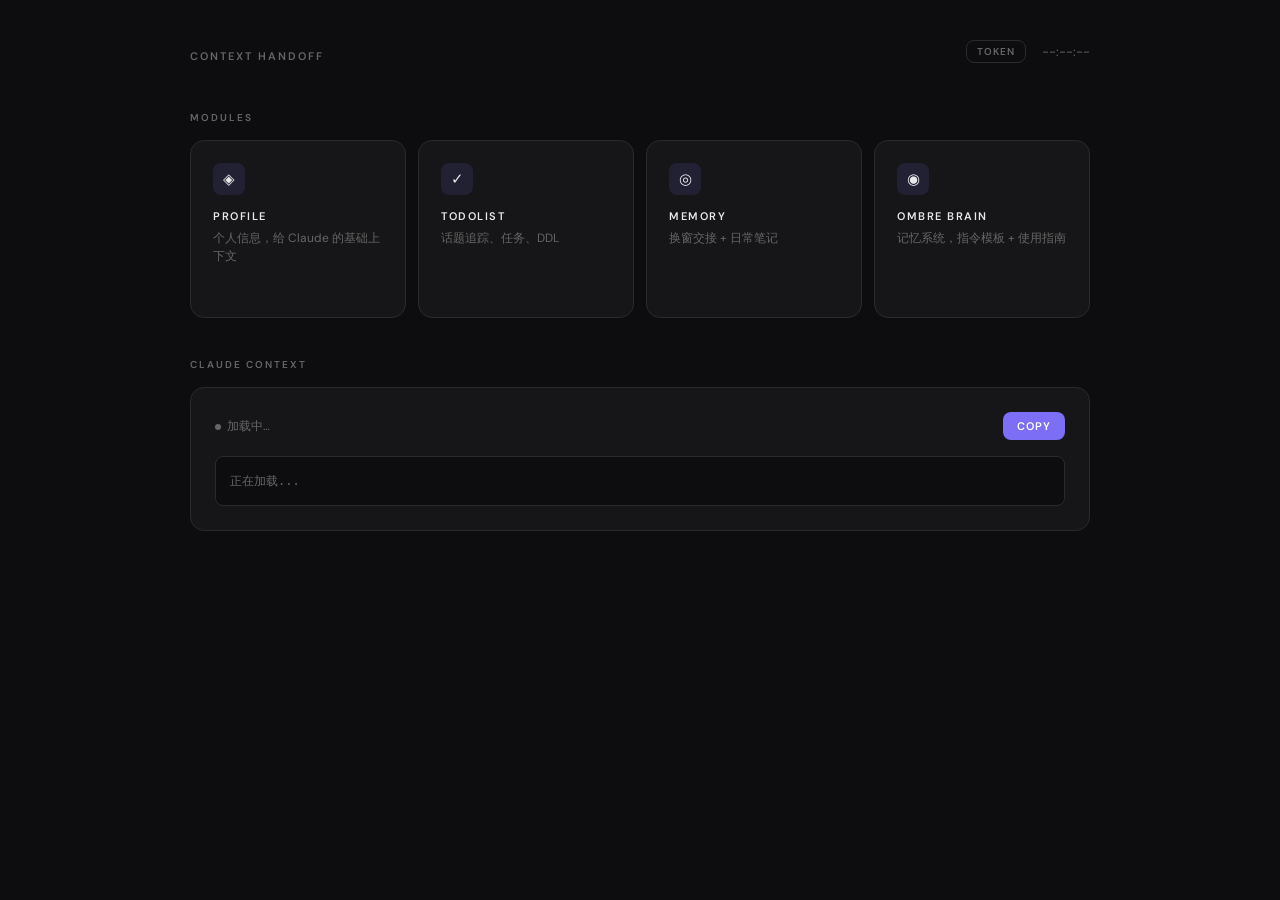
==== index.html @ fe396618 "fix loading state indicator" ====
<!DOCTYPE html>
<html lang="zh">
<head>
<meta charset="UTF-8">
<meta name="viewport" content="width=device-width, initial-scale=1.0">
<title>CONTEXT HANDOFF</title>
<link href="https://fonts.googleapis.com/css2?family=DM+Sans:wght@300;400;500;600&display=swap" rel="stylesheet">
<style>
  *, *::before, *::after { box-sizing: border-box; margin: 0; padding: 0; }
  :root {
    --bg: #0d0d0f; --surface: #161618; --surface2: #1e1e21;
    --border: #2a2a2e; --text: #e8e8ea; --muted: #666;
    --accent: #7c6ef5; --accent-dim: rgba(124,110,245,0.12);
    --green: #4ade80; --red: #f87171; --amber: #fbbf24;
  }
  body { font-family: 'DM Sans', sans-serif; background: var(--bg); color: var(--text); min-height: 100vh; padding: 40px 24px; }
  .header { max-width: 900px; margin: 0 auto 48px; display: flex; justify-content: space-between; align-items: flex-end; }
  .site-title { font-size: 11px; font-weight: 600; letter-spacing: 0.18em; color: var(--muted); text-transform: uppercase; }
  .clock { font-size: 13px; color: var(--muted); font-variant-numeric: tabular-nums; }
  .main { max-width: 900px; margin: 0 auto; }
  .label { font-size: 10px; font-weight: 600; letter-spacing: 0.2em; color: var(--muted); text-transform: uppercase; margin-bottom: 16px; }

  .modules { display: grid; grid-template-columns: repeat(4, 1fr); gap: 12px; margin-bottom: 40px; }
  @media (max-width: 800px) { .modules { grid-template-columns: repeat(2, 1fr); } }
  @media (max-width: 400px) { .modules { grid-template-columns: 1fr; } }

  .card { background: var(--surface); border: 1px solid var(--border); border-radius: 14px; padding: 22px; text-decoration: none; color: inherit; transition: border-color 0.15s, background 0.15s; display: flex; flex-direction: column; }
  .card:hover { border-color: var(--accent); background: var(--surface2); }
  .card-icon { width: 32px; height: 32px; border-radius: 8px; background: var(--accent-dim); display: flex; align-items: center; justify-content: center; margin-bottom: 14px; font-size: 15px; flex-shrink: 0; }
  .card-icon.amber { background: rgba(251,191,36,0.1); }
  .card-name { font-size: 11px; font-weight: 600; letter-spacing: 0.14em; text-transform: uppercase; margin-bottom: 6px; }
  .card-desc { font-size: 12px; color: var(--muted); line-height: 1.5; flex: 1; }
  .card-meta { margin-top: 14px; font-size: 11px; color: #444; min-height: 16px; }

  .panel { background: var(--surface); border: 1px solid var(--border); border-radius: 14px; padding: 24px; margin-bottom: 16px; }
  .panel-header { display: flex; justify-content: space-between; align-items: center; margin-bottom: 16px; }
  .btn { background: var(--accent); color: #fff; border: none; border-radius: 8px; padding: 7px 14px; font-size: 11px; font-weight: 600; letter-spacing: 0.1em; text-transform: uppercase; cursor: pointer; font-family: inherit; transition: opacity 0.15s; }
  .btn:hover { opacity: 0.85; }
  .btn.success { background: var(--green); color: #000; }
  .btn.secondary { background: transparent; border: 1px solid var(--border); color: var(--muted); }
  .btn.secondary:hover { border-color: var(--red); color: var(--red); opacity: 1; }
  .context-box { background: var(--bg); border: 1px solid var(--border); border-radius: 8px; padding: 14px; font-size: 12px; color: var(--muted); line-height: 1.7; white-space: pre-wrap; max-height: 200px; overflow-y: auto; font-family: monospace; }
  .dot { display: inline-block; width: 6px; height: 6px; border-radius: 50%; margin-right: 6px; }
  .dot.green { background: var(--green); box-shadow: 0 0 6px var(--green); }

  .setup-overlay { position: fixed; inset: 0; background: rgba(0,0,0,0.85); display: flex; align-items: center; justify-content: center; z-index: 100; backdrop-filter: blur(4px); }
  .setup-box { background: var(--surface); border: 1px solid var(--border); border-radius: 16px; padding: 32px; width: 100%; max-width: 420px; }
  .setup-title { font-size: 11px; font-weight: 600; letter-spacing: 0.16em; text-transform: uppercase; margin-bottom: 8px; }
  .setup-desc { font-size: 12px; color: var(--muted); line-height: 1.6; margin-bottom: 20px; }
  .setup-input { width: 100%; background: var(--bg); border: 1px solid var(--border); border-radius: 8px; padding: 10px 12px; color: var(--text); font-size: 12px; font-family: monospace; outline: none; }
  .setup-input:focus { border-color: var(--accent); }
  .setup-actions { display: flex; gap: 8px; margin-top: 16px; }
</style>
</head>
<body>

<div class="setup-overlay" id="setupOverlay" style="display:none">
  <div class="setup-box">
    <div class="setup-title">GitHub Token</div>
    <div class="setup-desc">需要一个 GitHub Personal Access Token 来读写数据。只需输入一次，存在本地浏览器里。Token 需要有 <code>repo</code> 权限。</div>
    <input class="setup-input" id="tokenInput" type="password" placeholder="ghp_xxxxxxxxxxxx">
    <div class="setup-actions"><button class="btn" onclick="saveToken()">SAVE</button></div>
  </div>
</div>

<div class="header">
  <div class="site-title">Context Handoff</div>
  <div style="display:flex;gap:16px;align-items:center">
    <button class="btn secondary" onclick="resetToken()" style="padding:4px 10px;font-size:10px">TOKEN</button>
    <div class="clock" id="clock">--:--:--</div>
  </div>
</div>

<div class="main">
  <div class="label">Modules</div>
  <div class="modules">
    <a class="card" href="profile.html">
      <div class="card-icon">◈</div>
      <div class="card-name">Profile</div>
      <div class="card-desc">个人信息，给 Claude 的基础上下文</div>
      <div class="card-meta" id="profile-meta"></div>
    </a>
    <a class="card" href="todolist.html">
      <div class="card-icon">✓</div>
      <div class="card-name">Todolist</div>
      <div class="card-desc">话题追踪、任务、DDL</div>
      <div class="card-meta" id="todo-meta"></div>
    </a>
    <a class="card" href="memory.html">
      <div class="card-icon">◎</div>
      <div class="card-name">Memory</div>
      <div class="card-desc">换窗交接 + 日常笔记</div>
      <div class="card-meta" id="mem-meta"></div>
    </a>
    <a class="card" href="ombrebrain.html">
      <div class="card-icon">◉</div>
      <div class="card-name">Ombre Brain</div>
      <div class="card-desc">记忆系统，指令模板 + 使用指南</div>
      <div class="card-meta"></div>
    </a>
  </div>

  <div class="label">Claude Context</div>
  <div class="panel">
    <div class="panel-header">
      <span style="font-size:12px;color:var(--muted)"><span class="dot" id="statusDot" style="background:var(--muted)"></span><span id="statusText">加载中…</span></span>
      <button class="btn" id="copyBtn" onclick="copyContext()">COPY</button>
    </div>
    <div class="context-box" id="contextBox">正在加载...</div>
  </div>
</div>

<script>
const OWNER = 'webkit1005-collab', REPO = 'context-handoff', API = 'https://api.github.com';
function getToken() { return localStorage.getItem('ch_token'); }
function saveToken() { const t = document.getElementById('tokenInput').value.trim(); if (!t) return; localStorage.setItem('ch_token', t); document.getElementById('setupOverlay').style.display = 'none'; init(); }
function resetToken() { localStorage.removeItem('ch_token'); document.getElementById('tokenInput').value = ''; document.getElementById('setupOverlay').style.display = 'flex'; }
function clock() { document.getElementById('clock').textContent = new Date().toLocaleTimeString('zh-CN', {hour12:false}); }
setInterval(clock, 1000); clock();

async function fetchJSON(path) {
  const t = getToken(); if (!t) return null;
  try {
    const r = await fetch(`${API}/repos/${OWNER}/${REPO}/contents/data/${path}`, { headers: { Authorization: `token ${t}` } });
    if (!r.ok) return null;
    const j = await r.json();
    return JSON.parse(atob(j.content.replace(/\n/g,'')));
  } catch { return null; }
}

async function fetchTodos() {
  const t = getToken(); if (!t) return null;
  try {
    const r = await fetch(${API}/repos/webkit1005-collab/todolist-data/contents/state.json, { headers: { Authorization: 	oken +${t} } });
    if (!r.ok) return null;
    const j = await r.json();
    return JSON.parse(decodeURIComponent(escape(atob(j.content.replace(/\n/g,'')))));
  } catch { return null; }
}
async function buildContext() {
  const [todos, memories, profile] = await Promise.all([fetchTodos(), fetchJSON('memories.json'), fetchJSON('profile.json')]);
  let parts = [];
  const today = new Date().toLocaleDateString('zh-CN');
  parts.push(`[CONTEXT HANDOFF — ${today}]`);
  if (profile) { parts.push(`\n[PROFILE]\n${profile.summary||''}`); document.getElementById('profile-meta').textContent = '已加载'; }
  if (todos) { const active=(todos.topics||[]).filter(t=>!t.done); parts.push(`\n[TODOS — ${active.length} 条未完成]\n`+active.map(t=>`• ${t.text}${t.ddl?' [DDL:'+t.ddl+']':''}`).join('\n')); document.getElementById('todo-meta').textContent=`${active.length} 条未完成`; }
  if (memories) {
    const handoffs = (memories.handoffs||[]).slice(0,2);
    if (handoffs.length) parts.push(`\n[LAST HANDOFF]\n`+handoffs.map(h=>`[${h.date}] ${h.content||''}`).join('\n'));
    const total = (memories.handoffs||[]).length + (memories.journal||[]).length;
    document.getElementById('mem-meta').textContent = total ? `${total} 条记录` : '';
  }
  if (parts.length===1) parts.push('\n（暂无数据，请先填写各模块）');
  document.getElementById('contextBox').textContent = parts.join('');
  document.getElementById('statusDot').style.cssText = 'background:var(--green);box-shadow:0 0 6px var(--green)';
  document.getElementById('statusText').textContent = 'Ready to copy';
}

function copyContext() {
  navigator.clipboard.writeText(document.getElementById('contextBox').textContent);
  const btn = document.getElementById('copyBtn');
  btn.textContent='COPIED'; btn.classList.add('success');
  setTimeout(()=>{btn.textContent='COPY';btn.classList.remove('success');},1500);
}

function init() { if (!getToken()) { document.getElementById('setupOverlay').style.display='flex'; return; } buildContext(); }
init();
</script>
</body>
</html>
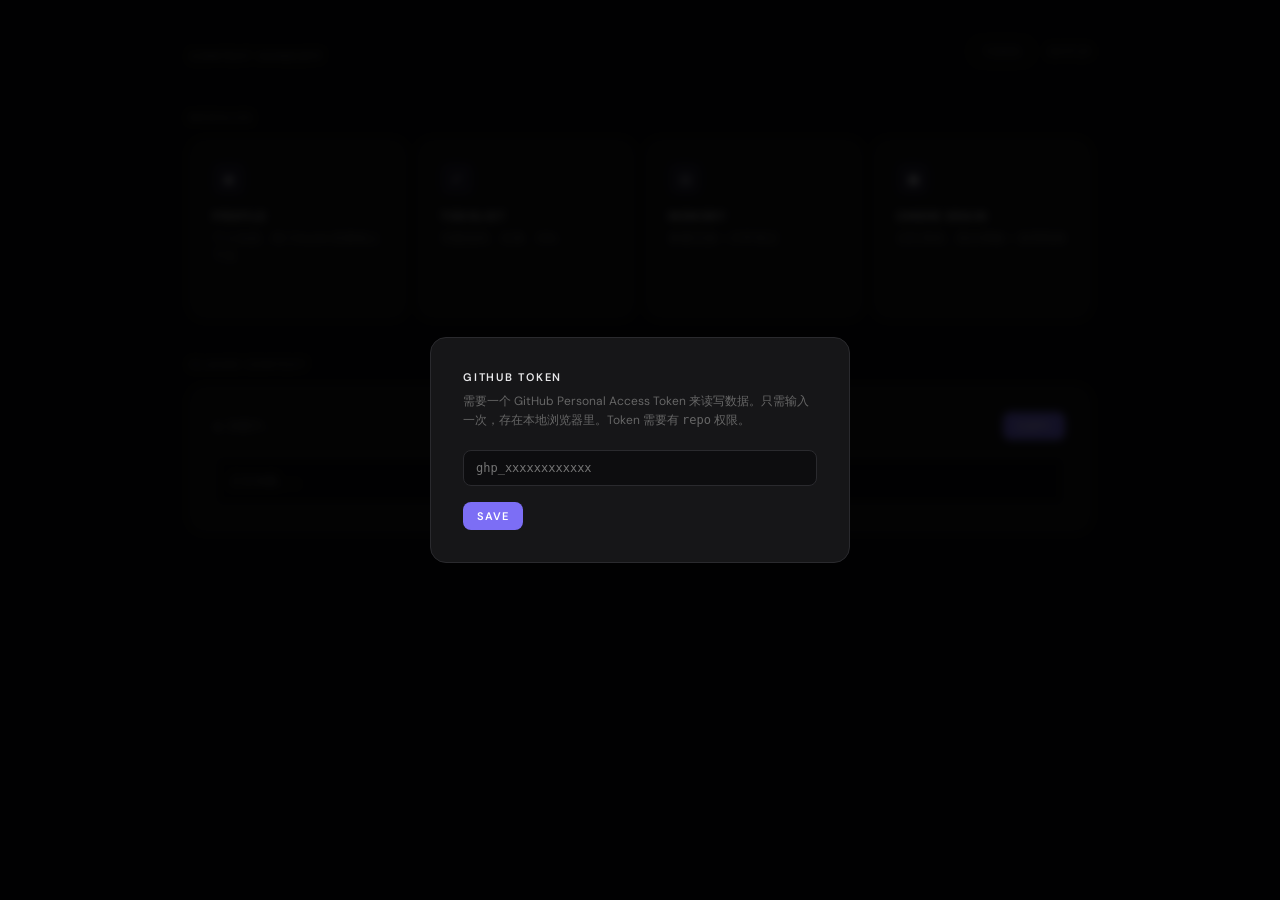
==== commit 68bd5080: "fix fetchTodos with string concat" ====
--- a/index.html
+++ b/index.html
@@ -131,13 +131,19 @@
 async function fetchTodos() {
   const t = getToken(); if (!t) return null;
   try {
-    const r = await fetch(${API}/repos/webkit1005-collab/todolist-data/contents/state.json, { headers: { Authorization: 	oken +${t} } });
+    const r = await fetch(API + "/repos/webkit1005-collab/todolist-data/contents/state.json", { headers: { Authorization: "token " + t } });
     if (!r.ok) return null;
     const j = await r.json();
     return JSON.parse(decodeURIComponent(escape(atob(j.content.replace(/\n/g,'')))));
   } catch { return null; }
 }
 async function buildContext() {
+  const cached = localStorage.getItem('ch_index_cache');
+  if (cached) {
+    document.getElementById('contextBox').textContent = cached;
+    document.getElementById('statusDot').style.cssText = 'background:var(--green);box-shadow:0 0 6px var(--green)';
+    document.getElementById('statusText').textContent = 'Ready to copy';
+  }
   const [todos, memories, profile] = await Promise.all([fetchTodos(), fetchJSON('memories.json'), fetchJSON('profile.json')]);
   let parts = [];
   const today = new Date().toLocaleDateString('zh-CN');
@@ -151,7 +157,9 @@
     document.getElementById('mem-meta').textContent = total ? `${total} 条记录` : '';
   }
   if (parts.length===1) parts.push('\n（暂无数据，请先填写各模块）');
-  document.getElementById('contextBox').textContent = parts.join('');
+  const result = parts.join('');
+  document.getElementById('contextBox').textContent = result;
+  localStorage.setItem('ch_index_cache', result);
   document.getElementById('statusDot').style.cssText = 'background:var(--green);box-shadow:0 0 6px var(--green)';
   document.getElementById('statusText').textContent = 'Ready to copy';
 }
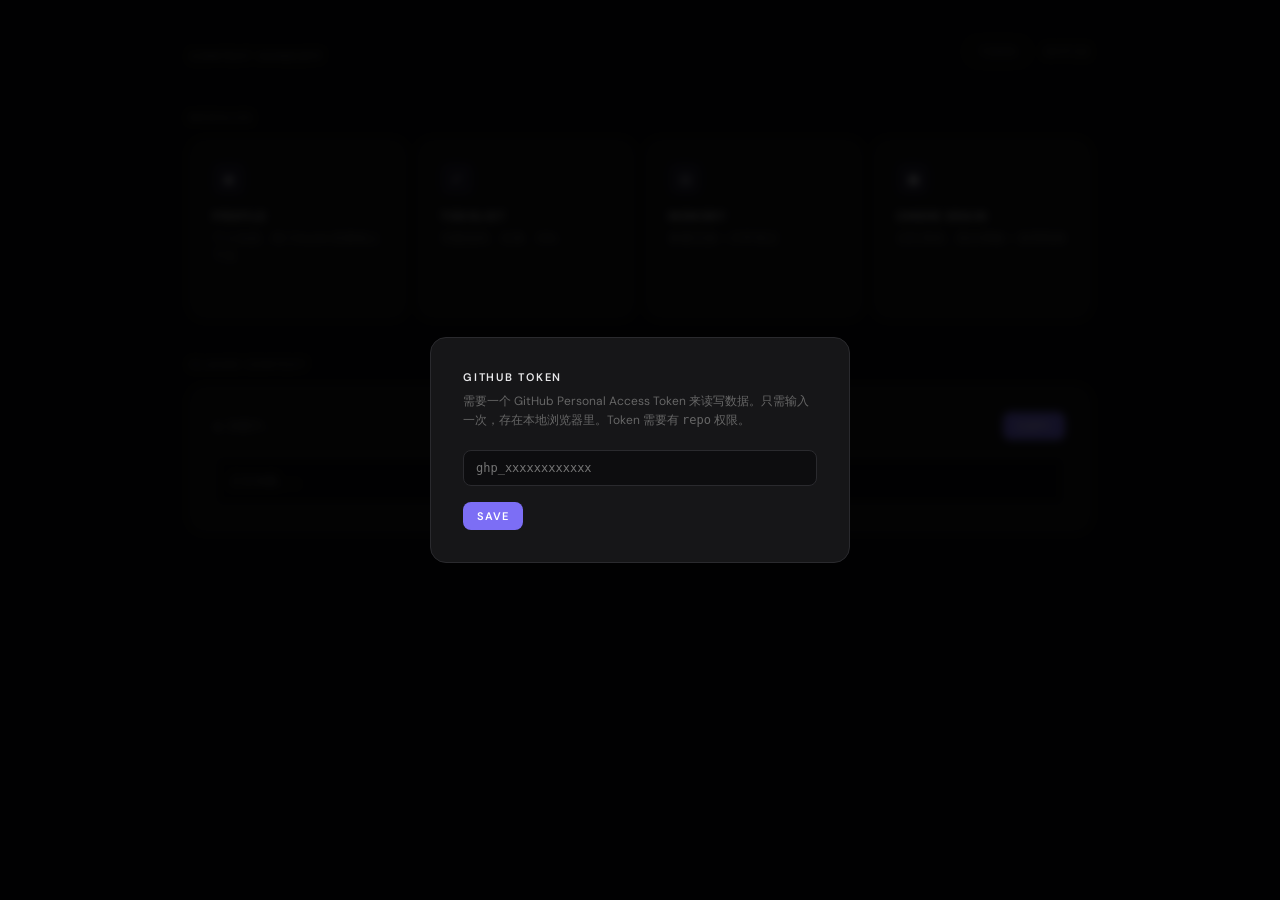
==== commit 762acef5: "fix fetchJSON utf8 decode" ====
--- a/index.html
+++ b/index.html
@@ -124,7 +124,7 @@
     const r = await fetch(`${API}/repos/${OWNER}/${REPO}/contents/data/${path}`, { headers: { Authorization: `token ${t}` } });
     if (!r.ok) return null;
     const j = await r.json();
-    return JSON.parse(atob(j.content.replace(/\n/g,'')));
+    return JSON.parse(decodeURIComponent(escape(atob(j.content.replace(/\n/g,'')))));
   } catch { return null; }
 }
 
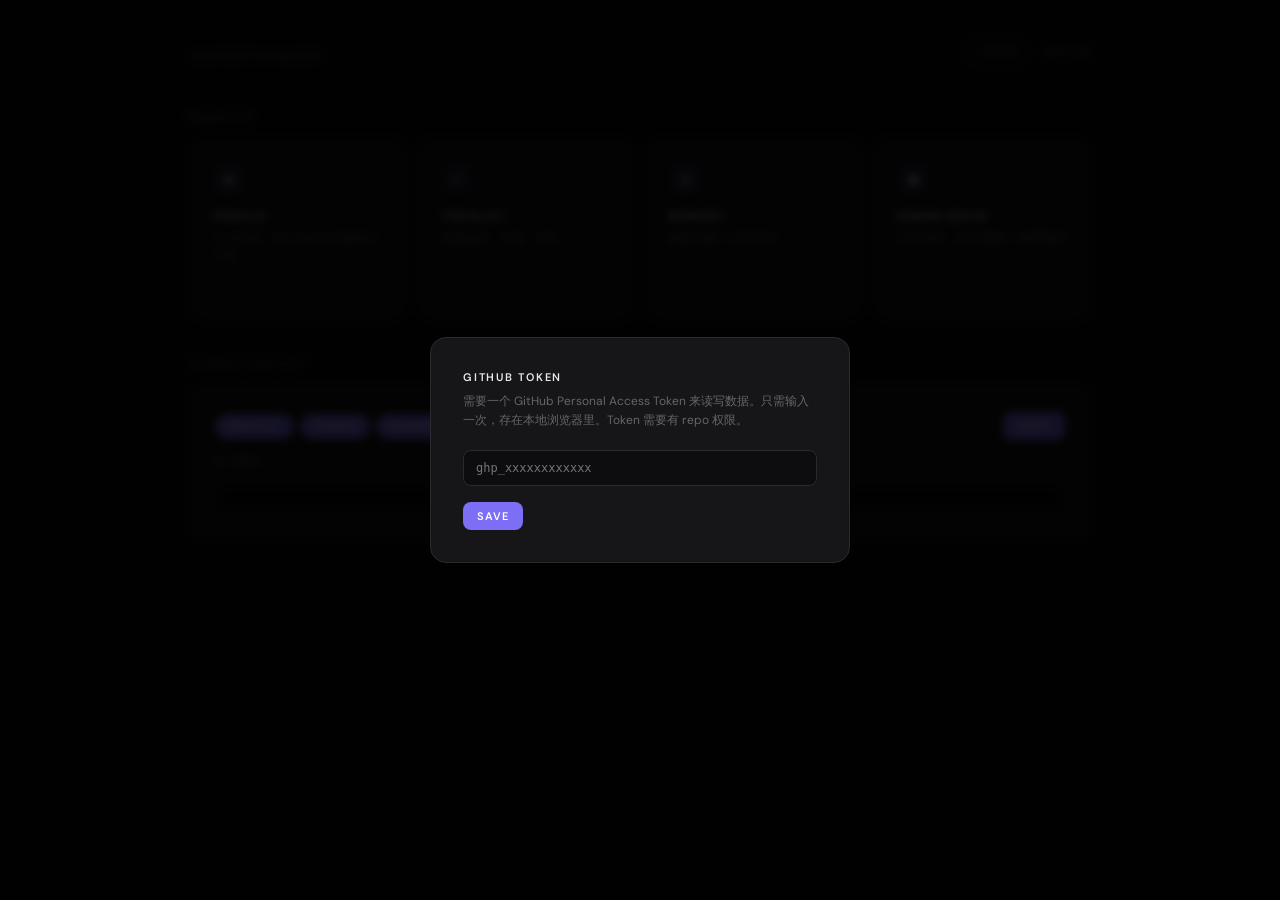
==== commit f5358b95: "add pill toggles, compress context format" ====
--- a/index.html
+++ b/index.html
@@ -4,6 +4,8 @@
 <meta charset="UTF-8">
 <meta name="viewport" content="width=device-width, initial-scale=1.0">
 <title>CONTEXT HANDOFF</title>
+<link rel="preconnect" href="https://fonts.googleapis.com">
+<link rel="preconnect" href="https://fonts.gstatic.com" crossorigin>
 <link href="https://fonts.googleapis.com/css2?family=DM+Sans:wght@300;400;500;600&display=swap" rel="stylesheet">
 <style>
   *, *::before, *::after { box-sizing: border-box; margin: 0; padding: 0; }
@@ -11,9 +13,9 @@
     --bg: #0d0d0f; --surface: #161618; --surface2: #1e1e21;
     --border: #2a2a2e; --text: #e8e8ea; --muted: #666;
     --accent: #7c6ef5; --accent-dim: rgba(124,110,245,0.12);
-    --green: #4ade80; --red: #f87171; --amber: #fbbf24;
-  }
-  body { font-family: 'DM Sans', sans-serif; background: var(--bg); color: var(--text); min-height: 100vh; padding: 40px 24px; }
+    --green: #4ade80; --red: #f87171;
+  }
+  body { font-family: 'DM Sans', -apple-system, BlinkMacSystemFont, sans-serif; background: var(--bg); color: var(--text); min-height: 100vh; padding: 40px 24px; }
   .header { max-width: 900px; margin: 0 auto 48px; display: flex; justify-content: space-between; align-items: flex-end; }
   .site-title { font-size: 11px; font-weight: 600; letter-spacing: 0.18em; color: var(--muted); text-transform: uppercase; }
   .clock { font-size: 13px; color: var(--muted); font-variant-numeric: tabular-nums; }
@@ -27,21 +29,27 @@
   .card { background: var(--surface); border: 1px solid var(--border); border-radius: 14px; padding: 22px; text-decoration: none; color: inherit; transition: border-color 0.15s, background 0.15s; display: flex; flex-direction: column; }
   .card:hover { border-color: var(--accent); background: var(--surface2); }
   .card-icon { width: 32px; height: 32px; border-radius: 8px; background: var(--accent-dim); display: flex; align-items: center; justify-content: center; margin-bottom: 14px; font-size: 15px; flex-shrink: 0; }
-  .card-icon.amber { background: rgba(251,191,36,0.1); }
   .card-name { font-size: 11px; font-weight: 600; letter-spacing: 0.14em; text-transform: uppercase; margin-bottom: 6px; }
   .card-desc { font-size: 12px; color: var(--muted); line-height: 1.5; flex: 1; }
   .card-meta { margin-top: 14px; font-size: 11px; color: #444; min-height: 16px; }
 
-  .panel { background: var(--surface); border: 1px solid var(--border); border-radius: 14px; padding: 24px; margin-bottom: 16px; }
+  .panel { background: var(--surface); border: 1px solid var(--border); border-radius: 14px; padding: 24px; }
   .panel-header { display: flex; justify-content: space-between; align-items: center; margin-bottom: 16px; }
+  .panel-top { display: flex; justify-content: space-between; align-items: center; margin-bottom: 14px; }
+
+  .pills { display: flex; gap: 6px; flex-wrap: wrap; }
+  .pill { font-size: 10px; font-weight: 600; letter-spacing: 0.14em; text-transform: uppercase; padding: 5px 13px; border-radius: 20px; border: 1px solid var(--border); background: transparent; color: var(--muted); cursor: pointer; font-family: inherit; transition: all 0.15s; }
+  .pill.active { background: var(--accent); border-color: var(--accent); color: #fff; }
+  .pill:not(.active):hover { border-color: var(--accent); color: var(--accent); }
+
   .btn { background: var(--accent); color: #fff; border: none; border-radius: 8px; padding: 7px 14px; font-size: 11px; font-weight: 600; letter-spacing: 0.1em; text-transform: uppercase; cursor: pointer; font-family: inherit; transition: opacity 0.15s; }
   .btn:hover { opacity: 0.85; }
   .btn.success { background: var(--green); color: #000; }
   .btn.secondary { background: transparent; border: 1px solid var(--border); color: var(--muted); }
   .btn.secondary:hover { border-color: var(--red); color: var(--red); opacity: 1; }
-  .context-box { background: var(--bg); border: 1px solid var(--border); border-radius: 8px; padding: 14px; font-size: 12px; color: var(--muted); line-height: 1.7; white-space: pre-wrap; max-height: 200px; overflow-y: auto; font-family: monospace; }
+  .context-box { background: var(--bg); border: 1px solid var(--border); border-radius: 8px; padding: 14px; font-size: 13px; color: var(--muted); line-height: 1.7; white-space: pre-wrap; max-height: 220px; overflow-y: auto; font-family: inherit; }
+  .status-row { display: flex; justify-content: space-between; align-items: center; margin-bottom: 14px; }
   .dot { display: inline-block; width: 6px; height: 6px; border-radius: 50%; margin-right: 6px; }
-  .dot.green { background: var(--green); box-shadow: 0 0 6px var(--green); }
 
   .setup-overlay { position: fixed; inset: 0; background: rgba(0,0,0,0.85); display: flex; align-items: center; justify-content: center; z-index: 100; backdrop-filter: blur(4px); }
   .setup-box { background: var(--surface); border: 1px solid var(--border); border-radius: 16px; padding: 32px; width: 100%; max-width: 420px; }
@@ -57,7 +65,7 @@
 <div class="setup-overlay" id="setupOverlay" style="display:none">
   <div class="setup-box">
     <div class="setup-title">GitHub Token</div>
-    <div class="setup-desc">需要一个 GitHub Personal Access Token 来读写数据。只需输入一次，存在本地浏览器里。Token 需要有 <code>repo</code> 权限。</div>
+    <div class="setup-desc">需要一个 GitHub Personal Access Token 来读写数据。只需输入一次，存在本地浏览器里。Token 需要有 repo 权限。</div>
     <input class="setup-input" id="tokenInput" type="password" placeholder="ghp_xxxxxxxxxxxx">
     <div class="setup-actions"><button class="btn" onclick="saveToken()">SAVE</button></div>
   </div>
@@ -102,26 +110,82 @@
 
   <div class="label">Claude Context</div>
   <div class="panel">
-    <div class="panel-header">
-      <span style="font-size:12px;color:var(--muted)"><span class="dot" id="statusDot" style="background:var(--muted)"></span><span id="statusText">加载中…</span></span>
+    <div class="panel-top">
+      <div class="pills">
+        <button class="pill active" id="pill-profile" onclick="togglePill('profile')">Profile</button>
+        <button class="pill active" id="pill-todos" onclick="togglePill('todos')">Todos</button>
+        <button class="pill active" id="pill-memory" onclick="togglePill('memory')">Memory</button>
+      </div>
       <button class="btn" id="copyBtn" onclick="copyContext()">COPY</button>
     </div>
-    <div class="context-box" id="contextBox">正在加载...</div>
+    <div class="status-row">
+      <span style="font-size:11px;color:var(--muted)">
+        <span class="dot" id="statusDot" style="background:var(--muted)"></span>
+        <span id="statusText">加载中…</span>
+      </span>
+    </div>
+    <div class="context-box" id="contextBox"></div>
   </div>
 </div>
 
 <script>
 const OWNER = 'webkit1005-collab', REPO = 'context-handoff', API = 'https://api.github.com';
+const CACHE_KEY = 'ch_index_cache', TOGGLE_KEY = 'ch_context_toggles';
+
 function getToken() { return localStorage.getItem('ch_token'); }
 function saveToken() { const t = document.getElementById('tokenInput').value.trim(); if (!t) return; localStorage.setItem('ch_token', t); document.getElementById('setupOverlay').style.display = 'none'; init(); }
 function resetToken() { localStorage.removeItem('ch_token'); document.getElementById('tokenInput').value = ''; document.getElementById('setupOverlay').style.display = 'flex'; }
 function clock() { document.getElementById('clock').textContent = new Date().toLocaleTimeString('zh-CN', {hour12:false}); }
 setInterval(clock, 1000); clock();
 
+let toggles = { profile: true, todos: true, memory: true };
+let cachedProfile = null, cachedTodos = null, cachedMemories = null;
+
+function loadToggles() {
+  const saved = localStorage.getItem(TOGGLE_KEY);
+  if (saved) { try { toggles = JSON.parse(saved); } catch {} }
+  ['profile','todos','memory'].forEach(k => {
+    document.getElementById('pill-'+k).classList.toggle('active', toggles[k]);
+  });
+}
+
+function togglePill(name) {
+  toggles[name] = !toggles[name];
+  document.getElementById('pill-'+name).classList.toggle('active', toggles[name]);
+  localStorage.setItem(TOGGLE_KEY, JSON.stringify(toggles));
+  renderContext();
+}
+
+function renderContext() {
+  const parts = [];
+  if (toggles.profile && cachedProfile && cachedProfile.summary) {
+    parts.push(cachedProfile.summary);
+    document.getElementById('profile-meta').textContent = '已加载';
+  }
+  if (toggles.todos && cachedTodos) {
+    const active = (cachedTodos.topics||[]).filter(t => !t.done);
+    if (active.length) {
+      parts.push(active.map(t => '• ' + t.text + (t.ddl ? '  [DDL ' + t.ddl + ']' : '')).join('\n'));
+    }
+    document.getElementById('todo-meta').textContent = active.length ? active.length + ' 条未完成' : '';
+  }
+  if (toggles.memory && cachedMemories) {
+    const latest = (cachedMemories.handoffs||[])[0];
+    if (latest && latest.content) parts.push(latest.content);
+    const total = (cachedMemories.handoffs||[]).length + (cachedMemories.journal||[]).length;
+    document.getElementById('mem-meta').textContent = total ? total + ' 条记录' : '';
+  }
+  const result = parts.join('\n\n');
+  document.getElementById('contextBox').textContent = result || '（暂无数据，请先填写各模块）';
+  localStorage.setItem(CACHE_KEY, JSON.stringify({ profile: cachedProfile, todos: cachedTodos, memories: cachedMemories }));
+  document.getElementById('statusDot').style.cssText = 'background:var(--green);box-shadow:0 0 6px var(--green)';
+  document.getElementById('statusText').textContent = 'Ready to copy';
+}
+
 async function fetchJSON(path) {
   const t = getToken(); if (!t) return null;
   try {
-    const r = await fetch(`${API}/repos/${OWNER}/${REPO}/contents/data/${path}`, { headers: { Authorization: `token ${t}` } });
+    const r = await fetch(API + '/repos/' + OWNER + '/' + REPO + '/contents/data/' + path, { headers: { Authorization: 'token ' + t } });
     if (!r.ok) return null;
     const j = await r.json();
     return JSON.parse(decodeURIComponent(escape(atob(j.content.replace(/\n/g,'')))));
@@ -131,47 +195,40 @@
 async function fetchTodos() {
   const t = getToken(); if (!t) return null;
   try {
-    const r = await fetch(API + "/repos/webkit1005-collab/todolist-data/contents/state.json", { headers: { Authorization: "token " + t } });
+    const r = await fetch(API + '/repos/webkit1005-collab/todolist-data/contents/state.json', { headers: { Authorization: 'token ' + t } });
     if (!r.ok) return null;
     const j = await r.json();
     return JSON.parse(decodeURIComponent(escape(atob(j.content.replace(/\n/g,'')))));
   } catch { return null; }
 }
+
 async function buildContext() {
-  const cached = localStorage.getItem('ch_index_cache');
+  const cached = localStorage.getItem(CACHE_KEY);
   if (cached) {
-    document.getElementById('contextBox').textContent = cached;
-    document.getElementById('statusDot').style.cssText = 'background:var(--green);box-shadow:0 0 6px var(--green)';
-    document.getElementById('statusText').textContent = 'Ready to copy';
+    try {
+      const c = JSON.parse(cached);
+      cachedProfile = c.profile; cachedTodos = c.todos; cachedMemories = c.memories;
+      renderContext();
+    } catch {}
   }
   const [todos, memories, profile] = await Promise.all([fetchTodos(), fetchJSON('memories.json'), fetchJSON('profile.json')]);
-  let parts = [];
-  const today = new Date().toLocaleDateString('zh-CN');
-  parts.push(`[CONTEXT HANDOFF — ${today}]`);
-  if (profile) { parts.push(`\n[PROFILE]\n${profile.summary||''}`); document.getElementById('profile-meta').textContent = '已加载'; }
-  if (todos) { const active=(todos.topics||[]).filter(t=>!t.done); parts.push(`\n[TODOS — ${active.length} 条未完成]\n`+active.map(t=>`• ${t.text}${t.ddl?' [DDL:'+t.ddl+']':''}`).join('\n')); document.getElementById('todo-meta').textContent=`${active.length} 条未完成`; }
-  if (memories) {
-    const handoffs = (memories.handoffs||[]).slice(0,2);
-    if (handoffs.length) parts.push(`\n[LAST HANDOFF]\n`+handoffs.map(h=>`[${h.date}] ${h.content||''}`).join('\n'));
-    const total = (memories.handoffs||[]).length + (memories.journal||[]).length;
-    document.getElementById('mem-meta').textContent = total ? `${total} 条记录` : '';
-  }
-  if (parts.length===1) parts.push('\n（暂无数据，请先填写各模块）');
-  const result = parts.join('');
-  document.getElementById('contextBox').textContent = result;
-  localStorage.setItem('ch_index_cache', result);
-  document.getElementById('statusDot').style.cssText = 'background:var(--green);box-shadow:0 0 6px var(--green)';
-  document.getElementById('statusText').textContent = 'Ready to copy';
+  cachedTodos = todos; cachedMemories = memories; cachedProfile = profile;
+  renderContext();
 }
 
 function copyContext() {
-  navigator.clipboard.writeText(document.getElementById('contextBox').textContent);
+  const text = document.getElementById('contextBox').textContent;
+  navigator.clipboard.writeText(text);
   const btn = document.getElementById('copyBtn');
-  btn.textContent='COPIED'; btn.classList.add('success');
-  setTimeout(()=>{btn.textContent='COPY';btn.classList.remove('success');},1500);
-}
-
-function init() { if (!getToken()) { document.getElementById('setupOverlay').style.display='flex'; return; } buildContext(); }
+  btn.textContent = 'COPIED'; btn.classList.add('success');
+  setTimeout(() => { btn.textContent = 'COPY'; btn.classList.remove('success'); }, 1500);
+}
+
+function init() {
+  if (!getToken()) { document.getElementById('setupOverlay').style.display = 'flex'; return; }
+  loadToggles();
+  buildContext();
+}
 init();
 </script>
 </body>
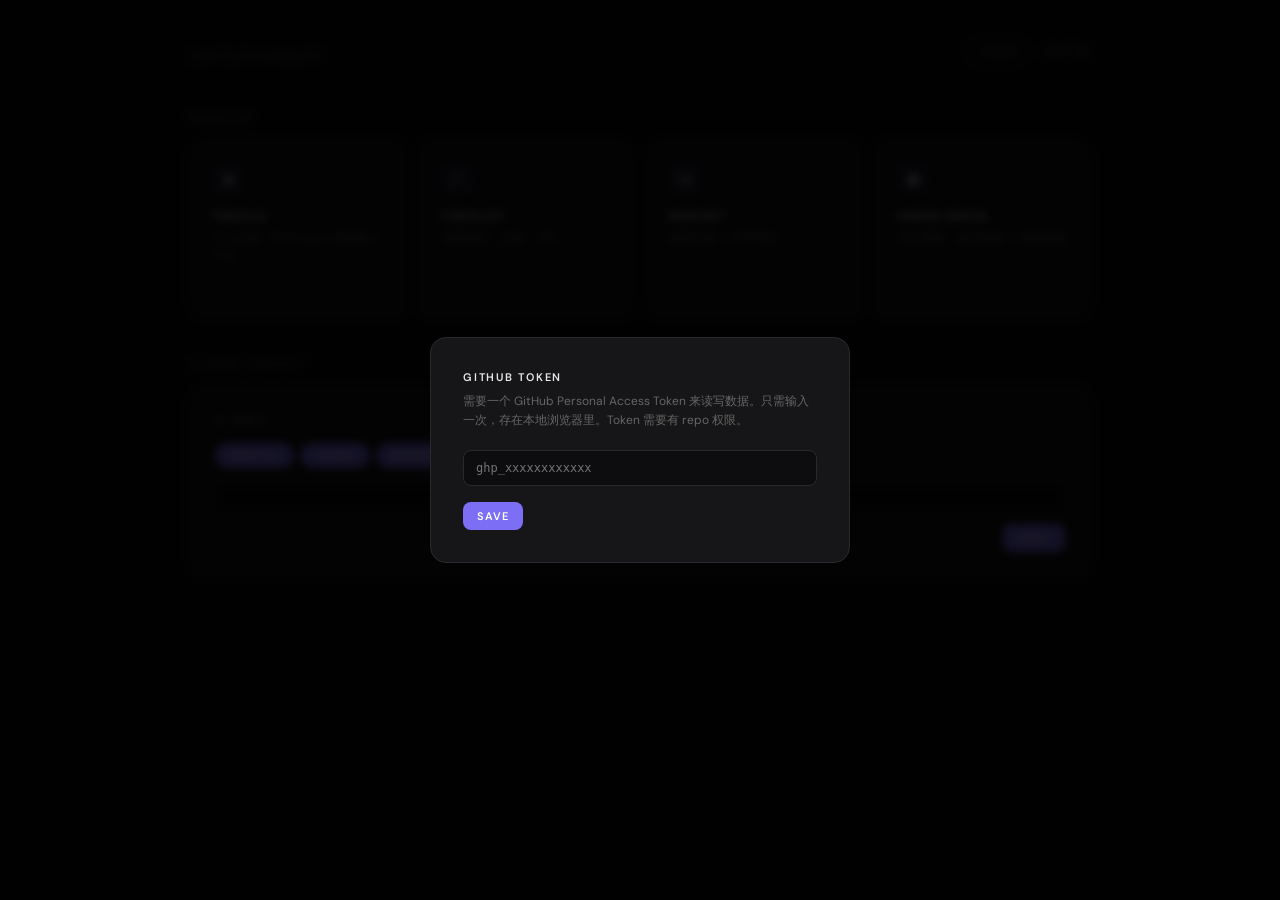
==== commit f0c9795d: "reorder context panel layout" ====
--- a/index.html
+++ b/index.html
@@ -110,21 +110,19 @@
 
   <div class="label">Claude Context</div>
   <div class="panel">
-    <div class="panel-top">
-      <div class="pills">
-        <button class="pill active" id="pill-profile" onclick="togglePill('profile')">Profile</button>
-        <button class="pill active" id="pill-todos" onclick="togglePill('todos')">Todos</button>
-        <button class="pill active" id="pill-memory" onclick="togglePill('memory')">Memory</button>
-      </div>
+    <div style="font-size:12px;color:var(--muted);margin-bottom:14px">
+      <span class="dot" id="statusDot" style="background:var(--muted)"></span>
+      <span id="statusText">加载中…</span>
+    </div>
+    <div class="pills" style="margin-bottom:14px">
+      <button class="pill active" id="pill-profile" onclick="togglePill('profile')">Profile</button>
+      <button class="pill active" id="pill-todos" onclick="togglePill('todos')">Todos</button>
+      <button class="pill active" id="pill-memory" onclick="togglePill('memory')">Memory</button>
+    </div>
+    <div class="context-box" id="contextBox"></div>
+    <div style="display:flex;justify-content:flex-end;margin-top:12px">
       <button class="btn" id="copyBtn" onclick="copyContext()">COPY</button>
     </div>
-    <div class="status-row">
-      <span style="font-size:11px;color:var(--muted)">
-        <span class="dot" id="statusDot" style="background:var(--muted)"></span>
-        <span id="statusText">加载中…</span>
-      </span>
-    </div>
-    <div class="context-box" id="contextBox"></div>
   </div>
 </div>
 
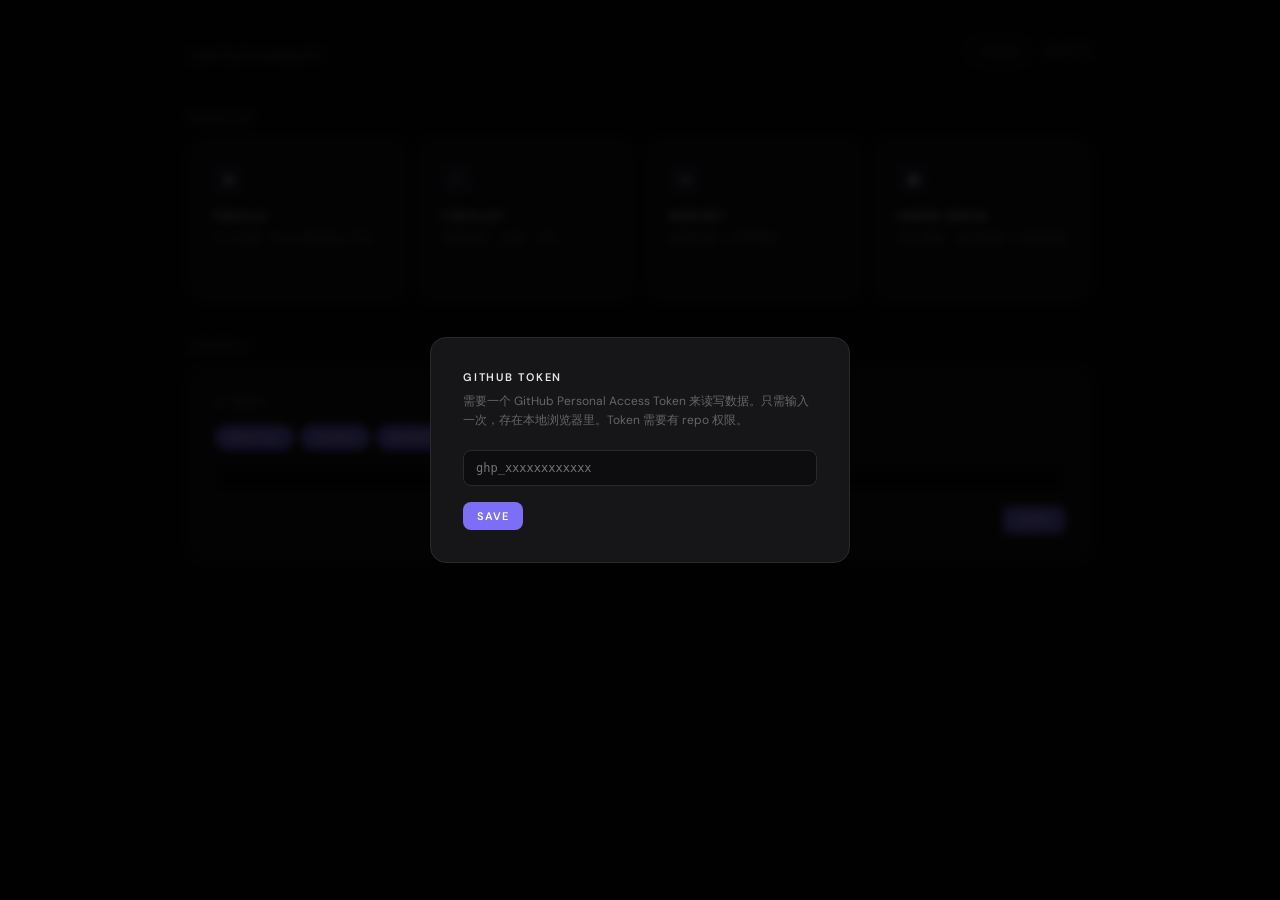
==== commit 5a9f6d88: "replace Claude references with AI in index.html" ====
--- a/index.html
+++ b/index.html
@@ -85,7 +85,7 @@
     <a class="card" href="profile.html">
       <div class="card-icon">◈</div>
       <div class="card-name">Profile</div>
-      <div class="card-desc">个人信息，给 Claude 的基础上下文</div>
+      <div class="card-desc">个人信息，给 AI 的基础上下文</div>
       <div class="card-meta" id="profile-meta"></div>
     </a>
     <a class="card" href="todolist.html">
@@ -108,7 +108,7 @@
     </a>
   </div>
 
-  <div class="label">Claude Context</div>
+  <div class="label">CONTEXT</div>
   <div class="panel">
     <div style="font-size:12px;color:var(--muted);margin-bottom:14px">
       <span class="dot" id="statusDot" style="background:var(--muted)"></span>
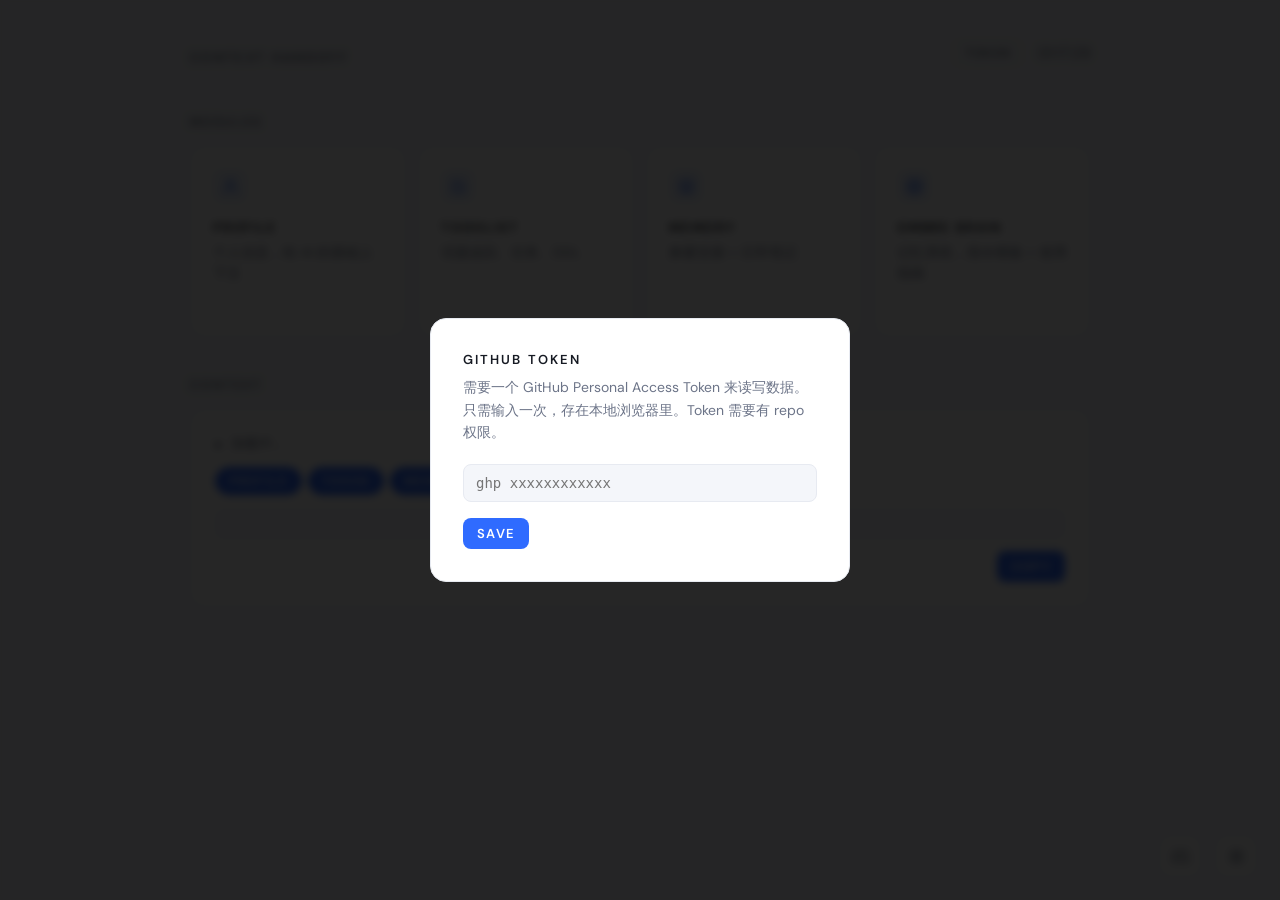
==== commit 0eb35554: "redesign: index.html" ====
--- a/index.html
+++ b/index.html
@@ -7,57 +7,80 @@
 <link rel="preconnect" href="https://fonts.googleapis.com">
 <link rel="preconnect" href="https://fonts.gstatic.com" crossorigin>
 <link href="https://fonts.googleapis.com/css2?family=DM+Sans:wght@300;400;500;600&display=swap" rel="stylesheet">
+<link rel="stylesheet" href="theme.css">
+<script src="theme.js"></script>
 <style>
   *, *::before, *::after { box-sizing: border-box; margin: 0; padding: 0; }
-  :root {
-    --bg: #0d0d0f; --surface: #161618; --surface2: #1e1e21;
-    --border: #2a2a2e; --text: #e8e8ea; --muted: #666;
-    --accent: #7c6ef5; --accent-dim: rgba(124,110,245,0.12);
-    --green: #4ade80; --red: #f87171;
-  }
+  :root { --fz: 2px; }
   body { font-family: 'DM Sans', -apple-system, BlinkMacSystemFont, sans-serif; background: var(--bg); color: var(--text); min-height: 100vh; padding: 40px 24px; }
   .header { max-width: 900px; margin: 0 auto 48px; display: flex; justify-content: space-between; align-items: flex-end; }
-  .site-title { font-size: 11px; font-weight: 600; letter-spacing: 0.18em; color: var(--muted); text-transform: uppercase; }
-  .clock { font-size: 13px; color: var(--muted); font-variant-numeric: tabular-nums; }
+  .site-title { font-size: calc(11px + var(--fz)); font-weight: 600; letter-spacing: 0.18em; color: var(--muted); text-transform: uppercase; white-space: nowrap; }
+  .clock { font-size: calc(13px + var(--fz)); color: var(--muted); font-variant-numeric: tabular-nums; }
   .main { max-width: 900px; margin: 0 auto; }
-  .label { font-size: 10px; font-weight: 600; letter-spacing: 0.2em; color: var(--muted); text-transform: uppercase; margin-bottom: 16px; }
+  .label { font-size: calc(10px + var(--fz)); font-weight: 600; letter-spacing: 0.2em; color: var(--muted); text-transform: uppercase; margin-bottom: 16px; }
 
   .modules { display: grid; grid-template-columns: repeat(4, 1fr); gap: 12px; margin-bottom: 40px; }
   @media (max-width: 800px) { .modules { grid-template-columns: repeat(2, 1fr); } }
   @media (max-width: 400px) { .modules { grid-template-columns: 1fr; } }
 
-  .card { background: var(--surface); border: 1px solid var(--border); border-radius: 14px; padding: 22px; text-decoration: none; color: inherit; transition: border-color 0.15s, background 0.15s; display: flex; flex-direction: column; }
-  .card:hover { border-color: var(--accent); background: var(--surface2); }
-  .card-icon { width: 32px; height: 32px; border-radius: 8px; background: var(--accent-dim); display: flex; align-items: center; justify-content: center; margin-bottom: 14px; font-size: 15px; flex-shrink: 0; }
-  .card-name { font-size: 11px; font-weight: 600; letter-spacing: 0.14em; text-transform: uppercase; margin-bottom: 6px; }
-  .card-desc { font-size: 12px; color: var(--muted); line-height: 1.5; flex: 1; }
-  .card-meta { margin-top: 14px; font-size: 11px; color: #444; min-height: 16px; }
-
-  .panel { background: var(--surface); border: 1px solid var(--border); border-radius: 14px; padding: 24px; }
+  .card { background: var(--surface); border: 1px solid var(--border); border-radius: 14px; padding: 22px; text-decoration: none; color: inherit; transition: border-color 0.15s, background 0.15s, box-shadow 0.18s, transform 0.18s; display: flex; flex-direction: column; box-shadow: var(--shadow); }
+  .card:hover { border-color: var(--accent); background: var(--surface2); box-shadow: var(--press-shadow); transform: translateY(1px); }
+  .card-icon { width: 34px; height: 34px; border-radius: 9px; background: var(--accent-dim); display: flex; align-items: center; justify-content: center; margin-bottom: 16px; flex-shrink: 0; }
+  .card-icon svg { width: 17px; height: 17px; stroke: var(--accent); fill: none; stroke-width: 1.8; stroke-linecap: round; stroke-linejoin: round; }
+  .card-name { font-size: calc(11px + var(--fz)); font-weight: 600; letter-spacing: 0.14em; text-transform: uppercase; margin-bottom: 6px; }
+  .card-desc { font-size: calc(12px + var(--fz)); color: var(--muted); line-height: 1.5; flex: 1; }
+  .card-meta { margin-top: 14px; font-size: calc(11px + var(--fz)); color: var(--faint); min-height: 16px; }
+
+  .panel { background: var(--surface); border: 1px solid var(--border); border-radius: 14px; padding: 24px; box-shadow: var(--shadow); }
   .panel-header { display: flex; justify-content: space-between; align-items: center; margin-bottom: 16px; }
   .panel-top { display: flex; justify-content: space-between; align-items: center; margin-bottom: 14px; }
 
   .pills { display: flex; gap: 6px; flex-wrap: wrap; }
-  .pill { font-size: 10px; font-weight: 600; letter-spacing: 0.14em; text-transform: uppercase; padding: 5px 13px; border-radius: 20px; border: 1px solid var(--border); background: transparent; color: var(--muted); cursor: pointer; font-family: inherit; transition: all 0.15s; }
+  .pill { font-size: calc(10px + var(--fz)); font-weight: 600; letter-spacing: 0.14em; text-transform: uppercase; padding: 5px 13px; border-radius: 20px; border: 1px solid var(--border); background: transparent; color: var(--muted); cursor: pointer; font-family: inherit; transition: border-color 0.15s, color 0.15s; }
   .pill.active { background: var(--accent); border-color: var(--accent); color: #fff; }
   .pill:not(.active):hover { border-color: var(--accent); color: var(--accent); }
 
-  .btn { background: var(--accent); color: #fff; border: none; border-radius: 8px; padding: 7px 14px; font-size: 11px; font-weight: 600; letter-spacing: 0.1em; text-transform: uppercase; cursor: pointer; font-family: inherit; transition: opacity 0.15s; }
-  .btn:hover { opacity: 0.85; }
+  .btn { background: var(--accent); color: #fff; border: none; border-radius: 8px; padding: 7px 14px; font-size: calc(11px + var(--fz)); font-weight: 600; letter-spacing: 0.1em; text-transform: uppercase; cursor: pointer; font-family: inherit; transition: transform 0.15s, box-shadow 0.15s, border-color 0.15s, color 0.15s; }
+  .btn:hover { transform: translateY(1px); box-shadow: var(--press-shadow); }
   .btn.success { background: var(--green); color: #000; }
   .btn.secondary { background: transparent; border: 1px solid var(--border); color: var(--muted); }
   .btn.secondary:hover { border-color: var(--red); color: var(--red); opacity: 1; }
-  .context-box { background: var(--bg); border: 1px solid var(--border); border-radius: 8px; padding: 14px; font-size: 13px; color: var(--muted); line-height: 1.7; white-space: pre-wrap; max-height: 220px; overflow-y: auto; font-family: inherit; }
+  .context-box { background: var(--bg); border: 1px solid var(--border); border-radius: 8px; padding: 14px; font-size: calc(13px + var(--fz)); color: var(--muted); line-height: 1.7; white-space: pre-wrap; max-height: 220px; overflow-y: auto; font-family: inherit; }
   .status-row { display: flex; justify-content: space-between; align-items: center; margin-bottom: 14px; }
   .dot { display: inline-block; width: 6px; height: 6px; border-radius: 50%; margin-right: 6px; }
 
   .setup-overlay { position: fixed; inset: 0; background: rgba(0,0,0,0.85); display: flex; align-items: center; justify-content: center; z-index: 100; backdrop-filter: blur(4px); }
   .setup-box { background: var(--surface); border: 1px solid var(--border); border-radius: 16px; padding: 32px; width: 100%; max-width: 420px; }
-  .setup-title { font-size: 11px; font-weight: 600; letter-spacing: 0.16em; text-transform: uppercase; margin-bottom: 8px; }
-  .setup-desc { font-size: 12px; color: var(--muted); line-height: 1.6; margin-bottom: 20px; }
-  .setup-input { width: 100%; background: var(--bg); border: 1px solid var(--border); border-radius: 8px; padding: 10px 12px; color: var(--text); font-size: 12px; font-family: monospace; outline: none; }
+  .setup-title { font-size: calc(11px + var(--fz)); font-weight: 600; letter-spacing: 0.16em; text-transform: uppercase; margin-bottom: 8px; }
+  .setup-desc { font-size: calc(12px + var(--fz)); color: var(--muted); line-height: 1.6; margin-bottom: 20px; }
+  .setup-input { width: 100%; background: var(--bg); border: 1px solid var(--border); border-radius: 8px; padding: 10px 12px; color: var(--text); font-size: calc(12px + var(--fz)); font-family: monospace; outline: none; }
   .setup-input:focus { border-color: var(--accent); }
   .setup-actions { display: flex; gap: 8px; margin-top: 16px; }
+
+  /* ---- Tweaks panel (vanilla host-protocol) ---- */
+  .tw-panel { position: fixed; top: 18px; right: 18px; width: 236px; background: var(--surface); border: 1px solid var(--border2); border-radius: 14px; padding: 16px 16px 6px; z-index: 120; box-shadow: 0 18px 50px rgba(0,0,0,0.28); display: none; font-family: 'DM Sans', sans-serif; }
+  .tw-panel.show { display: block; }
+  .tw-head { display: flex; justify-content: space-between; align-items: center; margin-bottom: 16px; }
+  .tw-title { font-size: 11px; font-weight: 600; letter-spacing: 0.16em; text-transform: uppercase; color: var(--muted); }
+  .tw-close { background: none; border: none; color: var(--muted); cursor: pointer; font-size: 17px; line-height: 1; padding: 0; transition: color 0.15s; }
+  .tw-close:hover { color: var(--text); }
+  .tw-row { margin-bottom: 16px; }
+  .tw-label { font-size: 10px; font-weight: 600; letter-spacing: 0.14em; text-transform: uppercase; color: var(--muted); margin-bottom: 9px; display: flex; justify-content: space-between; align-items: baseline; }
+  .tw-val { color: var(--accent); font-variant-numeric: tabular-nums; letter-spacing: 0; }
+  .tw-range { width: 100%; height: 4px; -webkit-appearance: none; appearance: none; background: var(--border2); border-radius: 4px; outline: none; cursor: pointer; }
+  .tw-range::-webkit-slider-thumb { -webkit-appearance: none; appearance: none; width: 15px; height: 15px; border-radius: 50%; background: var(--accent); cursor: pointer; border: 2px solid var(--surface); box-shadow: 0 0 0 1px var(--accent); }
+  .tw-range::-moz-range-thumb { width: 15px; height: 15px; border-radius: 50%; background: var(--accent); cursor: pointer; border: 2px solid var(--surface); }
+  .tw-swatches { display: flex; gap: 8px; }
+  .tw-sw { width: 28px; height: 28px; border-radius: 8px; cursor: pointer; border: 2px solid transparent; transition: transform 0.12s; }
+  .tw-sw:hover { transform: translateY(-1px); }
+  .tw-sw.active { border-color: var(--text); }
+
+  /* in-page launcher so the panel is always reopenable */
+  .tw-launch { position: fixed; bottom: 22px; right: 78px; width: 44px; height: 44px; border-radius: 13px; border: 1px solid var(--border2); background: var(--surface); color: var(--muted); cursor: pointer; display: flex; align-items: center; justify-content: center; z-index: 90; box-shadow: var(--shadow); transition: border-color 0.2s, color 0.2s, background 0.35s ease, transform 0.18s; }
+  .tw-launch:hover { border-color: var(--accent); color: var(--accent); transform: translateY(-2px); }
+  .tw-launch:active { transform: translateY(0) scale(0.92); }
+  .tw-launch svg { width: 19px; height: 19px; display: block; }
+  @media (max-width: 520px) { .tw-launch { bottom: 16px; right: 68px; width: 40px; height: 40px; } }
 </style>
 </head>
 <body>
@@ -74,7 +97,7 @@
 <div class="header">
   <div class="site-title">Context Handoff</div>
   <div style="display:flex;gap:16px;align-items:center">
-    <button class="btn secondary" onclick="resetToken()" style="padding:4px 10px;font-size:10px">TOKEN</button>
+    <button class="btn secondary" onclick="resetToken()" style="padding:4px 10px;font-size:calc(10px + var(--fz))">TOKEN</button>
     <div class="clock" id="clock">--:--:--</div>
   </div>
 </div>
@@ -83,25 +106,25 @@
   <div class="label">Modules</div>
   <div class="modules">
     <a class="card" href="profile.html">
-      <div class="card-icon">◈</div>
+      <div class="card-icon"><svg viewBox="0 0 24 24"><path d="M20 21v-2a4 4 0 0 0-4-4H8a4 4 0 0 0-4 4v2"></path><circle cx="12" cy="7" r="4"></circle></svg></div>
       <div class="card-name">Profile</div>
       <div class="card-desc">个人信息，给 AI 的基础上下文</div>
       <div class="card-meta" id="profile-meta"></div>
     </a>
     <a class="card" href="todolist.html">
-      <div class="card-icon">✓</div>
+      <div class="card-icon"><svg viewBox="0 0 24 24"><polyline points="9 11 12 14 20 6"></polyline><path d="M20 12v6a2 2 0 0 1-2 2H6a2 2 0 0 1-2-2V6a2 2 0 0 1 2-2h9"></path></svg></div>
       <div class="card-name">Todolist</div>
       <div class="card-desc">话题追踪、任务、DDL</div>
       <div class="card-meta" id="todo-meta"></div>
     </a>
     <a class="card" href="memory.html">
-      <div class="card-icon">◎</div>
+      <div class="card-icon"><svg viewBox="0 0 24 24"><polygon points="12 2 2 7 12 12 22 7 12 2"></polygon><polyline points="2 17 12 22 22 17"></polyline><polyline points="2 12 12 17 22 12"></polyline></svg></div>
       <div class="card-name">Memory</div>
       <div class="card-desc">换窗交接 + 日常笔记</div>
       <div class="card-meta" id="mem-meta"></div>
     </a>
     <a class="card" href="ombrebrain.html">
-      <div class="card-icon">◉</div>
+      <div class="card-icon"><svg viewBox="0 0 24 24"><rect x="4" y="4" width="16" height="16" rx="2"></rect><rect x="9" y="9" width="6" height="6"></rect><line x1="9" y1="1" x2="9" y2="4"></line><line x1="15" y1="1" x2="15" y2="4"></line><line x1="9" y1="20" x2="9" y2="23"></line><line x1="15" y1="20" x2="15" y2="23"></line><line x1="20" y1="9" x2="23" y2="9"></line><line x1="20" y1="14" x2="23" y2="14"></line><line x1="1" y1="9" x2="4" y2="9"></line><line x1="1" y1="14" x2="4" y2="14"></line></svg></div>
       <div class="card-name">Ombre Brain</div>
       <div class="card-desc">记忆系统，指令模板 + 使用指南</div>
       <div class="card-meta"></div>
@@ -110,7 +133,7 @@
 
   <div class="label">CONTEXT</div>
   <div class="panel">
-    <div style="font-size:12px;color:var(--muted);margin-bottom:14px">
+    <div style="font-size:calc(12px + var(--fz));color:var(--muted);margin-bottom:14px">
       <span class="dot" id="statusDot" style="background:var(--muted)"></span>
       <span id="statusText">加载中…</span>
     </div>
@@ -126,6 +149,105 @@
   </div>
 </div>
 
+<button class="tw-launch" id="twLaunch" title="Tweaks（字体 / 主题色）">
+  <svg viewBox="0 0 24 24" fill="none" stroke="currentColor" stroke-width="2" stroke-linecap="round" stroke-linejoin="round"><line x1="4" y1="21" x2="4" y2="14"></line><line x1="4" y1="10" x2="4" y2="3"></line><line x1="12" y1="21" x2="12" y2="12"></line><line x1="12" y1="8" x2="12" y2="3"></line><line x1="20" y1="21" x2="20" y2="16"></line><line x1="20" y1="12" x2="20" y2="3"></line><line x1="1" y1="14" x2="7" y2="14"></line><line x1="9" y1="8" x2="15" y2="8"></line><line x1="17" y1="16" x2="23" y2="16"></line></svg>
+</button>
+
+<div class="tw-panel" id="twPanel">
+  <div class="tw-head">
+    <span class="tw-title">Tweaks</span>
+    <button class="tw-close" id="twClose" title="关闭">×</button>
+  </div>
+  <div class="tw-row">
+    <div class="tw-label"><span>字体大小</span><span class="tw-val" id="twFzVal">+2</span></div>
+    <input type="range" class="tw-range" id="twFz" min="0" max="8" step="1" value="2">
+  </div>
+  <div class="tw-row">
+    <div class="tw-label"><span>主题色</span></div>
+    <div class="tw-swatches" id="twAccent"></div>
+  </div>
+</div>
+
+<script>
+const TWEAK_DEFAULTS = /*EDITMODE-BEGIN*/{
+  "fontBump": 2,
+  "accent": "default"
+}/*EDITMODE-END*/;
+
+(function () {
+  // Seed shared storage from the on-disk defaults the first time, so a value
+  // saved here propagates to every page (theme.js reads ch_tweaks everywhere).
+  try {
+    if (!localStorage.getItem('ch_tweaks')) {
+      localStorage.setItem('ch_tweaks', JSON.stringify({
+        fontBump: TWEAK_DEFAULTS.fontBump, accent: TWEAK_DEFAULTS.accent
+      }));
+    }
+  } catch (e) {}
+  window.CHTweaks && window.CHTweaks.apply();
+
+  const ACCENTS = (window.CHTweaks && window.CHTweaks.ACCENTS) || {
+    default: null, indigo: { light:'#5b53e0', dark:'#7b73f0' },
+    teal: { light:'#0e8a78', dark:'#2bb5a0' }, slate: { light:'#475569', dark:'#8a93a8' }
+  };
+  const ACCENT_IDS = ['default', 'indigo', 'teal', 'slate'];
+
+  function syncControls() {
+    const tw = window.CHTweaks.get();
+    const fz = document.getElementById('twFz');
+    const fzVal = document.getElementById('twFzVal');
+    if (fz) { fz.value = tw.fontBump; fzVal.textContent = (tw.fontBump >= 0 ? '+' : '') + tw.fontBump; }
+    document.querySelectorAll('.tw-sw').forEach(el => el.classList.toggle('active', el.dataset.id === tw.accent));
+  }
+
+  function setTweak(key, val) {
+    window.CHTweaks.set({ [key]: val });          // writes ch_tweaks + applies (all pages)
+    window.parent.postMessage({ type: '__edit_mode_set_keys', edits: { [key]: val } }, '*'); // host persistence
+    syncControls();
+  }
+
+  // build swatches
+  const wrap = document.getElementById('twAccent');
+  ACCENT_IDS.forEach(id => {
+    const a = ACCENTS[id];
+    const sw = document.createElement('button');
+    sw.className = 'tw-sw';
+    sw.dataset.id = id;
+    sw.style.background = id === 'default' ? '#4a8fff' : a.dark;
+    sw.title = id;
+    sw.onclick = () => setTweak('accent', id);
+    wrap.appendChild(sw);
+  });
+
+  document.getElementById('twFz').addEventListener('input', e => setTweak('fontBump', parseInt(e.target.value, 10)));
+
+  // re-pick accent shade + sync swatches when theme flips
+  new MutationObserver(() => { window.CHTweaks.apply(); syncControls(); })
+    .observe(document.documentElement, { attributes: true, attributeFilter: ['data-theme'] });
+
+  syncControls();
+
+  // ---- host protocol ----
+  const panel = document.getElementById('twPanel');
+  window.addEventListener('message', e => {
+    const t = e && e.data && e.data.type;
+    if (t === '__activate_edit_mode') panel.classList.add('show');
+    else if (t === '__deactivate_edit_mode') panel.classList.remove('show');
+  });
+  document.getElementById('twClose').addEventListener('click', () => {
+    panel.classList.remove('show');
+    window.parent.postMessage({ type: '__edit_mode_dismissed' }, '*');
+  });
+  document.getElementById('twLaunch').addEventListener('click', () => {
+    panel.classList.toggle('show');
+  });
+  window.parent.postMessage({ type: '__edit_mode_available' }, '*');
+
+  window.CHTweaks.apply();
+  syncControls();
+})();
+</script>
+
 <script>
 const OWNER = 'webkit1005-collab', REPO = 'context-handoff', API = 'https://api.github.com';
 const CACHE_KEY = 'ch_index_cache', TOGGLE_KEY = 'ch_context_toggles';
--- a/theme.css
+++ b/theme.css
@@ -0,0 +1,158 @@
+/* ============================================================
+   Context Handoff — shared theme
+   Blue / white / black / gray · light + dark · 灵动简约
+   Single source of truth for every page's palette + the
+   floating theme toggle. Pages reference these tokens only.
+   ============================================================ */
+
+/* ---------- DARK (default) ---------- */
+:root,
+[data-theme="dark"] {
+  color-scheme: dark;
+
+  /* tweakable: global font-size bump (px), overridden by theme.js */
+  --fz: 2px;
+
+  /* base */
+  --bg: #0a0c10;
+  --surface: #14161d;
+  --surface2: #1c1f28;
+  --border: #232a37;
+  --border2: #2c3442;
+  --text: #e9ecf3;
+  --muted: #6f7790;
+  --faint: #474e60;
+  --faint2: #383f4f;
+
+  /* accent — blue */
+  --accent: #4a8fff;
+  --accent-dim: rgba(74,143,255,0.13);
+  --accent-line: rgba(74,143,255,0.32);
+
+  /* semantic */
+  --green: #4ade80;
+  --red: #f87171;
+  --amber: #fbbf24;
+  --amber-dim: rgba(251,191,36,0.10);
+  --amber-line: rgba(251,191,36,0.16);
+
+  /* effects */
+  --shadow: none;
+  --shadow-hover: 0 0 0 1px var(--accent-line);
+  --press-shadow: inset 0 2px 8px rgba(0,0,0,0.42);
+  --overlay: rgba(0,0,0,0.78);
+  --on-accent: #ffffff;
+
+  /* ---- todolist aliases (same palette, legacy names) ---- */
+  --blue: var(--accent);
+  --blue-dim: #1e3a6e;
+  --blue-glow: var(--accent-dim);
+  --white: var(--text);
+  --muted2: #8089a3;
+  --card-bg: #21242f;
+  --card-bg-done: #1b1d26;
+  --card-text: #dde3ef;
+  --card-meta: #6b7494;
+  --card-border: rgba(255,255,255,0.07);
+  --card-hover: rgba(220,228,242,0.14);
+  --hairline: rgba(255,255,255,0.08);
+  --urgent: #ff7040;
+  --urgent-bg: rgba(255,112,64,0.10);
+  --urgent-border: rgba(255,96,96,0.30);
+  --stats-bg: #1f222c;
+  --modal-bg: #141720;
+}
+
+/* ---------- LIGHT ---------- */
+[data-theme="light"] {
+  color-scheme: light;
+
+  --bg: #f4f6fa;
+  --surface: #ffffff;
+  --surface2: #f7f8fb;
+  --border: #e7eaf1;
+  --border2: #dfe3ec;
+  --text: #161a23;
+  --muted: #6c7488;
+  --faint: #aab1c2;
+  --faint2: #c2c7d2;
+
+  --accent: #2f6bff;
+  --accent-dim: rgba(47,107,255,0.09);
+  --accent-line: rgba(47,107,255,0.26);
+
+  --green: #16a34a;
+  --red: #e5484d;
+  --amber: #d97706;
+  --amber-dim: rgba(217,119,6,0.08);
+  --amber-line: rgba(217,119,6,0.18);
+
+  --shadow: none;
+  --shadow-hover: 0 6px 20px rgba(26,34,56,0.10);
+  --press-shadow: inset 0 2px 7px rgba(26,34,56,0.14);
+  --overlay: rgba(20,28,46,0.32);
+  --on-accent: #ffffff;
+
+  --blue: var(--accent);
+  --blue-dim: #bcd2ff;
+  --blue-glow: var(--accent-dim);
+  --white: var(--text);
+  --muted2: #6c7488;
+  --card-bg: #ffffff;
+  --card-bg-done: #f1f3f8;
+  --card-text: #1d2230;
+  --card-meta: #8a91a3;
+  --card-border: #e7eaf1;
+  --card-hover: #f7f9fc;
+  --hairline: #ebeef3;
+  --urgent: #f2683c;
+  --urgent-bg: rgba(242,104,60,0.09);
+  --urgent-border: rgba(242,104,60,0.28);
+  --stats-bg: #ffffff;
+  --modal-bg: #ffffff;
+}
+
+/* themed page background — survives host quirks via specificity */
+html[data-theme] { background: var(--bg); transition: background 0.35s ease; }
+
+/* full-viewport backdrop layer injected by theme.js (insurance) */
+.ch-bg-layer {
+  position: fixed; inset: 0; z-index: -1;
+  background: var(--bg);
+  transition: background 0.35s ease;
+  pointer-events: none;
+}
+
+/* smooth cross-fade on theme switch */
+body { transition: background 0.35s ease, color 0.35s ease; }
+
+/* ---------- floating theme toggle (injected by theme.js) ---------- */
+.ch-theme-toggle {
+  position: fixed;
+  bottom: 22px; right: 22px;
+  width: 44px; height: 44px;
+  border-radius: 13px;
+  border: 1px solid var(--border2);
+  background: var(--surface);
+  color: var(--muted);
+  cursor: pointer;
+  display: flex; align-items: center; justify-content: center;
+  z-index: 90;
+  box-shadow: var(--shadow);
+  transition: border-color 0.2s, color 0.2s, background 0.35s ease, transform 0.18s, box-shadow 0.2s;
+}
+.ch-theme-toggle:hover {
+  border-color: var(--accent);
+  color: var(--accent);
+  transform: translateY(-2px);
+  box-shadow: var(--shadow-hover);
+}
+.ch-theme-toggle:active { transform: translateY(0) scale(0.92); }
+.ch-theme-toggle svg { width: 19px; height: 19px; display: block; }
+.ch-theme-toggle .i-sun { display: none; }
+[data-theme="light"] .ch-theme-toggle .i-sun  { display: block; }
+[data-theme="light"] .ch-theme-toggle .i-moon { display: none; }
+
+@media (max-width: 520px) {
+  .ch-theme-toggle { bottom: 16px; right: 16px; width: 40px; height: 40px; }
+}
